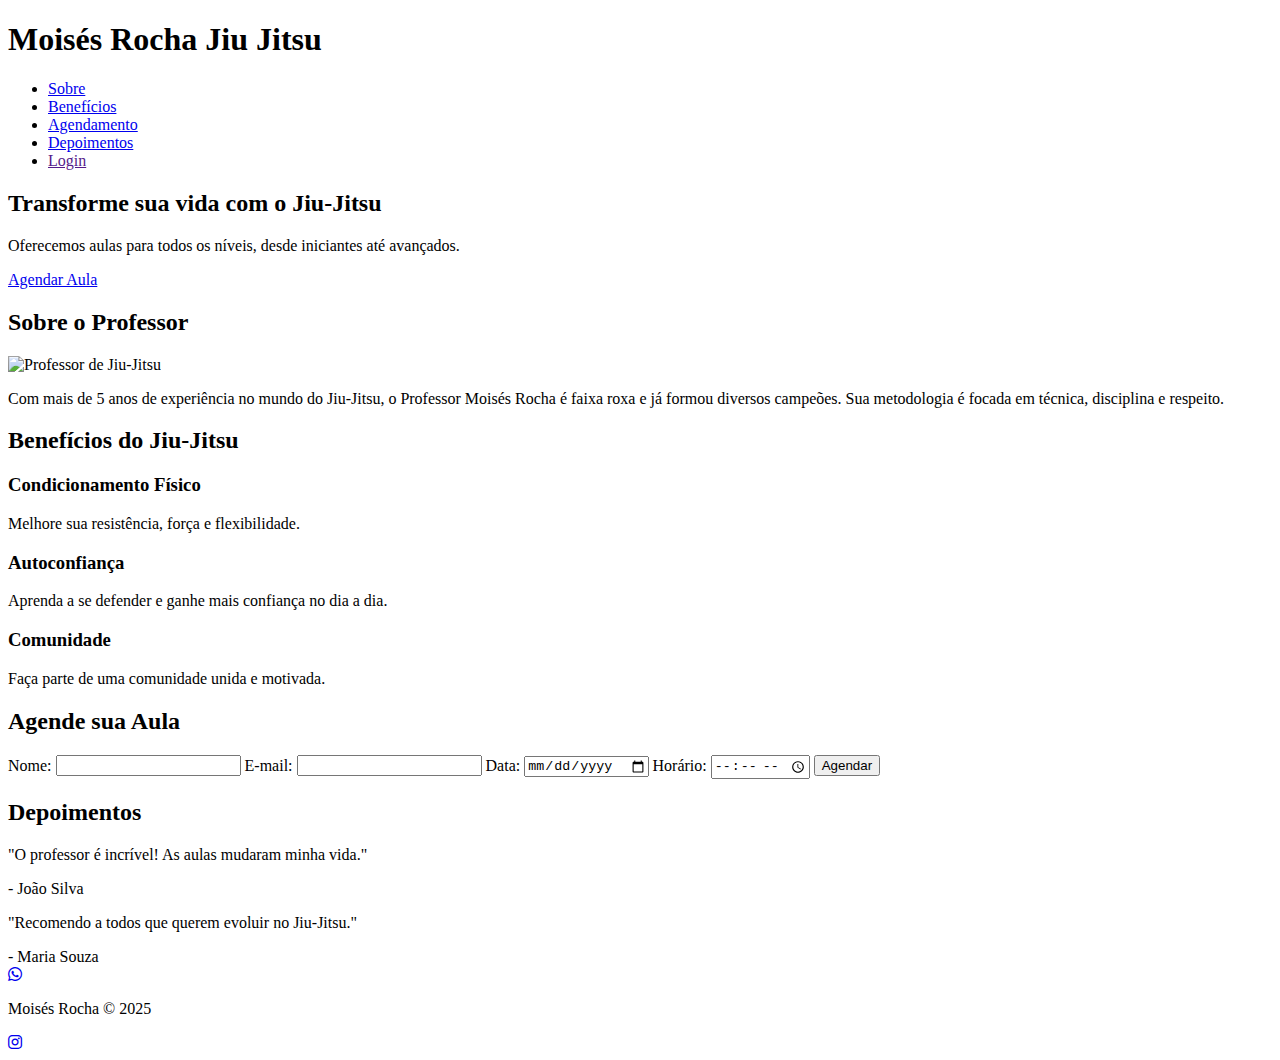
==== index.html @ 457d9768 "Update index.html" ====
<!DOCTYPE html>
<html lang="pt-BR">
<head>
<meta charset="UTF-8">
<meta name="viewport" content="width=device-width, initial-scale=1.0">
<title>Moisés Rocha- Agende sua Aula</title>
<link rel="stylesheet" href="sistema.css">
<link rel="stylesheet" href="https://cdnjs.cloudflare.com/ajax/libs/animate.css/4.1.1/animate.min.css">
  
<link rel="stylesheet" href="https://cdnjs.cloudflare.com/ajax/libs/font-awesome/6.7.2/css/all.min.css" integrity="sha512-Evv84Mr4kqVGRNSgIGL/F/aIDqQb7xQ2vcrdIwxfjThSH8CSR7PBEakCr51Ck+w+/U6swU2Im1vVX0SVk9ABhg==" crossorigin="anonymous" referrerpolicy="no-referrer" />
  
<link rel="stylesheet" href="https://cdnjs.cloudflare.com/ajax/libs/font-awesome/4.5.0/css/font-awesome.min.css">


</head>
<body>
    <!--
    <div class="container">
    <header class="cabecalho">
      <h1>Moisés Rocha Jiu Jitsu</h1>
      <nav>
        <ul>
          <li><a href="#sobre">Sobre</a></li>
          <li><a href="#beneficios">Benefícios</a></li>
          <li><a href="#agendamento">Agendamento</a></li>
          <li><a href="#depoimentos">Depoimentos</a></li>
          <li><a href="">Login</a></li>
          <li><a href="">Cadastre-se</a> </li>
        </ul>
        
          
       
      </nav>
    </header>
    -->
 <main class="imgfundo">
  
    <div class="container">
        <header class="cabecalho">
          <h1>Moisés Rocha Jiu Jitsu</h1>
          <div class="menu-toggle" id="mobile-menu">
            <span></span>
            <span></span>
            <span></span>
          </div>
          <nav>
            <ul id="nav-menu">
              <li><a href="#sobre">Sobre</a></li>
              <li><a href="#beneficios">Benefícios</a></li>
              <li><a href="#agendamento">Agendamento</a></li>
              <li><a href="#depoimentos">Depoimentos</a></li>
              <li><a href="">Login</a></li>
            </ul>
          </nav>
        </header>

    <section class="hero">
      <div class="">
        <h2 class="animate__animated animate__fadeInDown">Transforme sua vida com o Jiu-Jitsu</h2>
        <p class="animate__animated animate__fadeInUp">Oferecemos aulas para todos os níveis, desde iniciantes até avançados.</p>
        <a href="#agendamento" class="btn animate__animated animate__fadeInUp">Agendar Aula</a>
      </div>
    </section>
  </div>
</main>
  
 
  
  <section id="sobre" class="sobre">
    <div class="container">
 <h2 class="distancia">Sobre o Professor</h2>
      <div class="sobre-content">
        <img src="fotosjj/campeão .JPG" alt="Professor de Jiu-Jitsu" class="animate__animated animate__fadeInLeft">
        <p class="animate__animated animate__fadeInRight">Com mais de 5 anos de experiência no mundo do Jiu-Jitsu, o Professor Moisés Rocha é faixa roxa e já formou diversos campeões. Sua metodologia é focada em técnica, disciplina e respeito.</p>
      </div>
    </div>
  </section>
  </main>
  <section id="beneficios" class="beneficios">
    <div class="container">
      <h2>Benefícios do Jiu-Jitsu</h2>
      <div class="beneficios-grid">
        <div class="beneficio animate__animated animate__fadeIn">
          <h3>Condicionamento Físico</h3>
          <p>Melhore sua resistência, força e flexibilidade.</p>
        </div>
        <div class="beneficio animate__animated animate__fadeIn">
          <h3>Autoconfiança</h3>
          <p>Aprenda a se defender e ganhe mais confiança no dia a dia.</p>
        </div>
        <div class="beneficio animate__animated animate__fadeIn">
          <h3>Comunidade</h3>
          <p>Faça parte de uma comunidade unida e motivada.</p>
        </div>
      </div>
    </div>
  </section>

  <section id="agendamento" class="agendamento" >
    <div class="container">
      <h2>Agende sua Aula</h2>
     
    
      <form id="form-agendamento">

        <label  for="nome">Nome:</label>
        <input  type="text" id="nome" name="nome" required> 
 
        <label class="mover" for="email">E-mail:</label>
        <input  type="email" id="email" name="email" required>
          
        <label  for="data">Data:</label>
        <input  type="date" id="data" name="data" required>
        
        <label  for="horario">Horário:</label>
        <input  type="time" id="horario" name="horario" required>
        
         <button  type="submit" class="btn">Agendar</button>    
      </form>
    </div>
      <p id="mensagem"></p>
    
  </section>

  <section id="depoimentos" class="depoimentos">
    <div class="container">
      <h2>Depoimentos</h2>
      <div class="depoimentos-grid">
        <div class="depoimento animate__animated animate__fadeIn">
          <p>"O professor é incrível! As aulas mudaram minha vida."</p>
          <span>- João Silva</span>
        </div>
        <div class="depoimento animate__animated animate__fadeIn">
          <p>"Recomendo a todos que querem evoluir no Jiu-Jitsu."</p>
          <span>- Maria Souza</span>
        </div>
      </div>
    </div>
  </section>
  
   <a class="whatsapp-link" href="https://w.app/moisesrocha" target="_blank"><i class="fa-brands fa-whatsapp">         </i></a>
         


  <footer>
    <div>
      <p>  Moisés Rocha &copy; 2025</p>
      <div class="redes-sociais">
      
        
          
          <a href="https://www.instagram.com/jezreelmoises/" target="_blank">
  <i class="fa-brands fa-instagram"></i>
          </a>
          
        
      </div>
    </div>
  </footer>
 
  <script>
    // Script para alternar o menu móvel
    const mobileMenu = document.getElementById('mobile-menu');
    const navMenu = document.getElementById('nav-menu');

    mobileMenu.addEventListener('click', () => {
      navMenu.classList.toggle('active');
    });

    // Alternar o menu ao clicar no ícone do menu hamburguer
  mobileMenu.addEventListener('click', () => {
    navMenu.classList.toggle('active');
  });

  // Fechar o menu ao clicar em qualquer link do menu
  const navLinks = document.querySelectorAll('#nav-menu a');
  navLinks.forEach(link => {
    link.addEventListener('click', closeMenu);
  });
  </script>

  <script src="script.js">
</script>

</body>
</html>
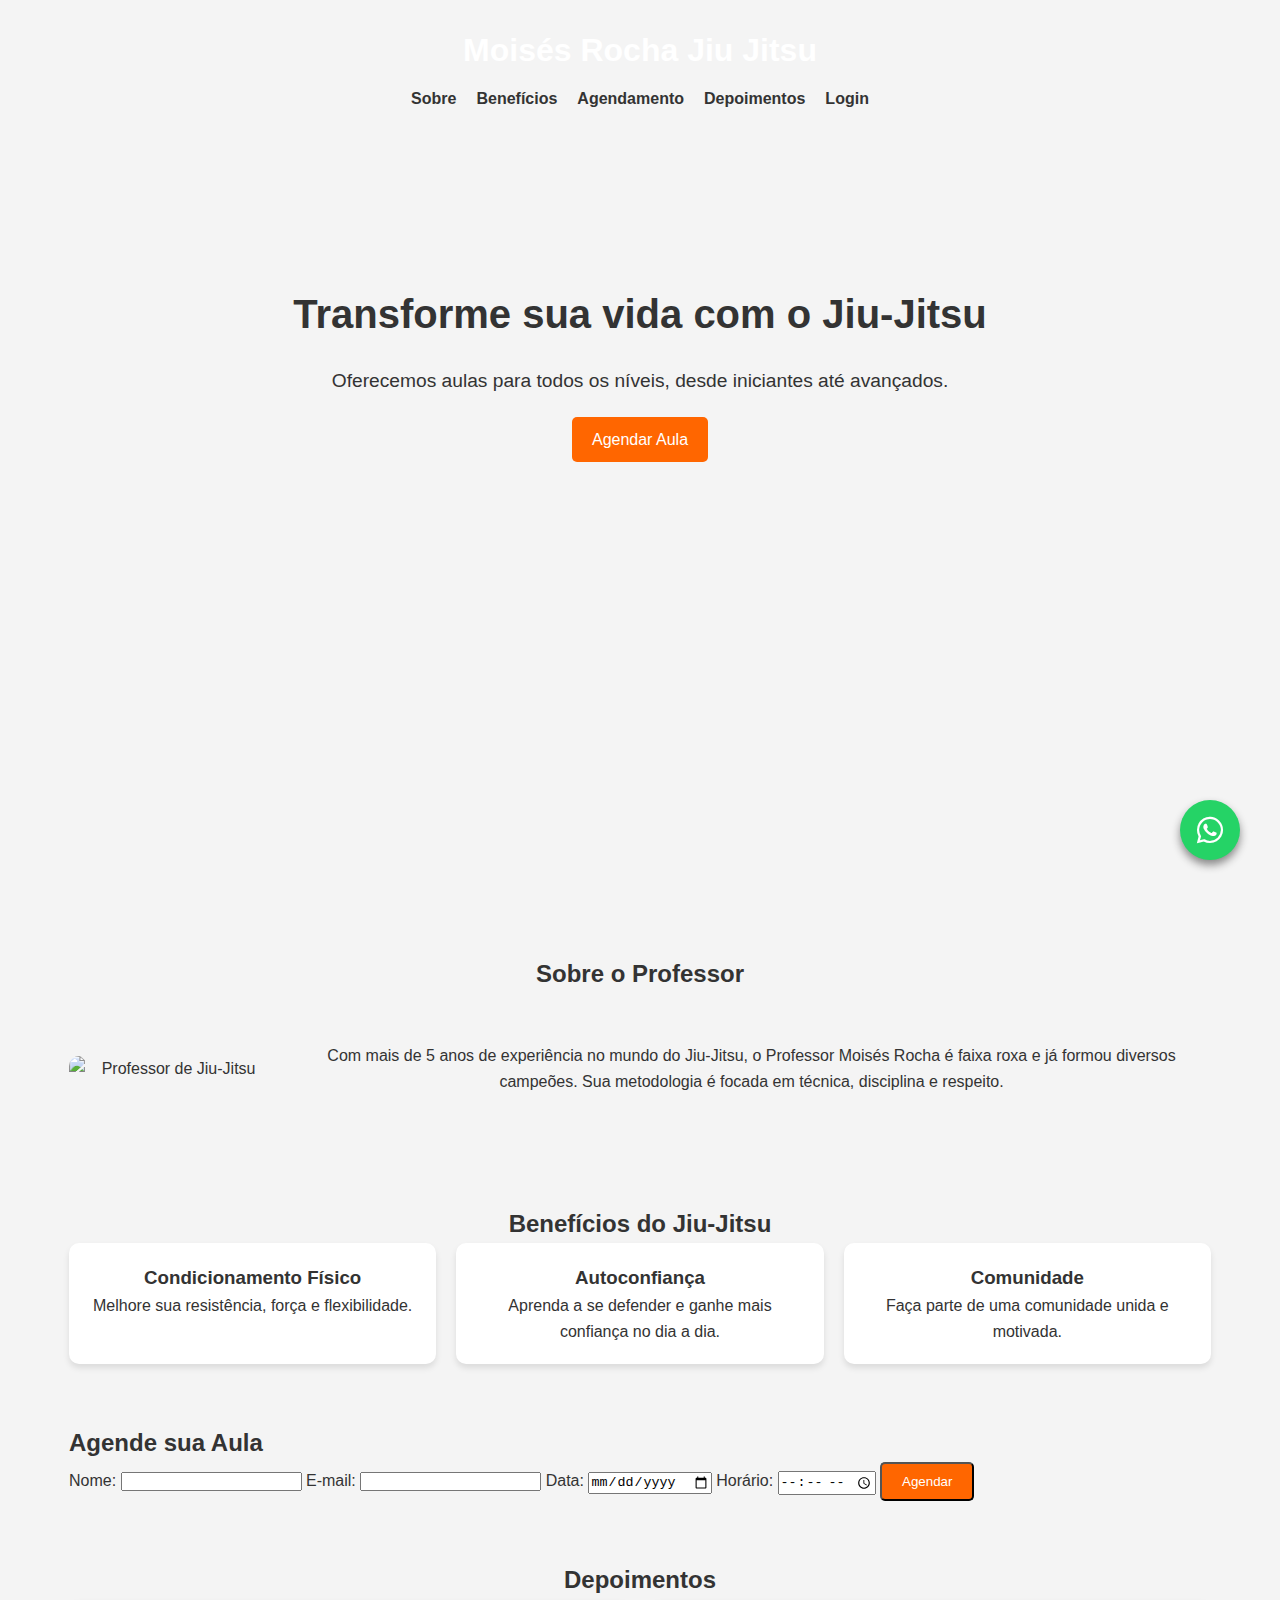
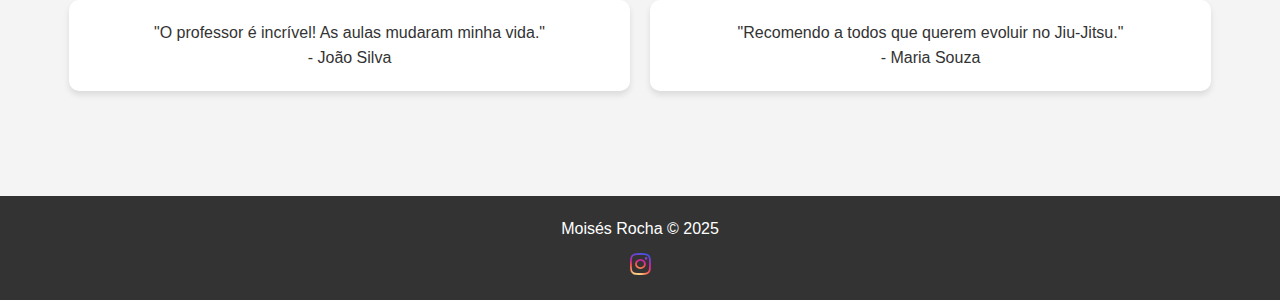
==== commit 67334645: "Update index.html" ====
--- a/index.html
+++ b/index.html
@@ -4,7 +4,7 @@
 <meta charset="UTF-8">
 <meta name="viewport" content="width=device-width, initial-scale=1.0">
 <title>Moisés Rocha- Agende sua Aula</title>
-<link rel="stylesheet" href="sistema.css">
+<link rel="stylesheet" href="index.css">
 <link rel="stylesheet" href="https://cdnjs.cloudflare.com/ajax/libs/animate.css/4.1.1/animate.min.css">
   
 <link rel="stylesheet" href="https://cdnjs.cloudflare.com/ajax/libs/font-awesome/6.7.2/css/all.min.css" integrity="sha512-Evv84Mr4kqVGRNSgIGL/F/aIDqQb7xQ2vcrdIwxfjThSH8CSR7PBEakCr51Ck+w+/U6swU2Im1vVX0SVk9ABhg==" crossorigin="anonymous" referrerpolicy="no-referrer" />
--- a/index.css
+++ b/index.css
@@ -0,0 +1,377 @@
+/* Reset básico */
+* {
+    margin: 0;
+    padding: 0;
+    box-sizing: border-box;
+}
+
+body {
+    font-family: 'DIN Next', sans-serif;
+    line-height: 1.6;
+    background-color: #f4f4f4;
+    color: #333;
+}
+
+
+
+/* Estilo para o fundo com transição de imagens */
+ @keyframes changeBackground {
+   0% {
+        background-image: url('fotosjj/_D3S8693.jpg');
+    }
+    33.33% {
+        background-image: url('fotosjj/_D3S8702.jpg'); /* Substitua pelo URL da segunda imagem */
+    } 
+    66.66% {
+        background-image: url('fotosjj/IMG_3594.jpg'); /* Substitua pelo URL da terceira imagem */
+    }
+    100% {
+        background-image: url('fotosjj/_D3S8693.jpg');
+    }
+}
+
+.imgfundo {
+    position: relative;
+    height: 100vh; /* Ajuste a altura conforme necessário */
+    background: url('fotosjj/_D3S8693.jpg') no-repeat center center/cover;
+    animation: changeBackground 15s infinite; /* Duração da animação e repetição */
+    transition: background-image 2s ease-in-out; /* Adiciona transição suave */ 
+    
+}
+
+
+
+
+/* Restante do CSS (sem alterações) */
+.container {
+    color: #333;
+    width: 90%;
+    max-width: 1200px;
+    margin: 0 auto;
+    padding: 5px;
+}
+
+header {
+    color: #fff;
+    padding: 20px 0;
+    text-align: center;
+}
+
+header h1 {
+    margin-bottom: 10px;
+}
+/*
+nav ul {
+    list-style: none;
+    display: flex;
+    justify-content: center;
+    gap: 20px;
+}
+
+nav ul li a {
+    color: #333;
+    text-decoration: none;
+    font-weight: bold;
+}
+*/
+
+.menu-toggle {
+    display: none;
+    flex-direction: column;
+    cursor: pointer;
+  }
+
+  .menu-toggle span {
+    height: 3px;
+    width: 25px;
+    background-color: #333;
+    margin: 4px 0;
+    transition: 0.4s;
+  }
+
+  nav ul {
+    display: flex;
+    justify-content: center;
+    gap: 20px;
+    list-style: none;
+  }
+
+  nav ul li a {
+    color: #333;
+    text-decoration: none;
+    font-weight: bold;
+  }
+
+ /* @media (max-width: 768px) {
+    .menu-toggle {
+      display: flex;
+    }
+
+    nav ul {
+      display: none;
+      flex-direction: column;
+      background-color: #fff;
+      position: absolute;
+      top: 60px;
+      left: 0;
+      width: 100%;
+      text-align: center;
+      box-shadow: 0 4px 6px rgba(0, 0, 0, 0.1);
+    }
+
+    nav ul.active {
+      display: flex;
+    }
+
+    nav ul li {
+      margin: 10px 0;
+    }
+  }*/
+.hero {
+    color: #fff;
+    padding: 150px 0;
+    text-align: center;
+}
+
+.hero h2 {
+    font-size: 2.5rem;
+    margin-bottom: 20px;
+    color: #333;
+}
+
+.hero p {
+    font-size: 1.2rem;
+    margin-bottom: 20px;
+    color: #333;
+}
+
+.btn {
+    display: inline-block;
+    padding: 10px 20px;
+    background: #ff6600;
+    color: #fff;
+    text-decoration: none;
+    border-radius: 5px;
+    transition: background 0.3s ease;
+}
+
+.btn:hover {
+    background: #cc5200;
+}
+
+/* Restante do CSS... */
+.distancia {
+    padding-bottom: 50px;
+}
+
+.sobre {
+    padding: 50px 0;
+    text-align: center;
+}
+
+.sobre-content {
+    display: flex;
+    align-items: center;
+    gap: 20px;
+}
+
+.sobre img {
+    width: 300px;
+    border-radius: 10px;
+}
+
+.beneficios {
+    padding: 50px 0;
+    text-align: center;
+}
+
+.beneficios-grid {
+    display: grid;
+    grid-template-columns: repeat(auto-fit, minmax(250px, 1fr));
+    gap: 20px;
+}
+
+.beneficio {
+    background: #fff;
+    padding: 20px;
+    border-radius: 10px;
+    box-shadow: 0 4px 6px rgba(0, 0, 0, 0.1);
+}
+
+.depoimentos {
+    padding: 50px 0;
+    text-align: center;
+}
+
+.depoimentos-grid {
+    display: grid;
+    grid-template-columns: repeat(auto-fit, minmax(250px, 1fr));
+    gap: 20px;
+}
+
+.depoimento {
+    background: #fff;
+    padding: 20px;
+    border-radius: 10px;
+    box-shadow: 0 4px 6px rgba(0, 0, 0, 0.1);
+}
+
+footer {
+    background: #333;
+    color: #fff;
+    text-align: center;
+    padding: 20px 0;
+    margin-top: 50px;
+}
+
+.redes-sociais {
+    margin-top: 10px;
+}
+
+.redes-sociais a {
+    color: #fff;
+    text-decoration: none;
+    margin: 0 10px;
+}
+
+.fa-instagram {
+    font-size: 24px;
+    background: radial-gradient(circle at 30% 107%, #fdf497 0%, #fdf497 5%, #fd5949 45%, #d6249f 60%, #285AEB 90%);
+    -webkit-background-clip: text;
+    -webkit-text-fill-color: transparent;
+}
+
+.whatsapp-link {
+    position: fixed;
+    width: 60px;
+    height: 60px;
+    bottom: 40px;
+    right: 40px;
+    background-color: #25d366;
+    color: #fff;
+    border-radius: 50px;
+    text-align: center;
+    font-size: 30px;
+    box-shadow: 0px 5px 8px #888;
+    z-index: 1000;
+}
+
+.fa-whatsapp {
+    padding-top: 15px;
+}
+
+/* Responsividade */
+@media (max-width: 768px) {
+  
+
+    .sobre-content {
+        flex-direction: column;
+    }
+
+    .hero h2 {
+        font-size: 2rem;
+    }
+
+    .hero p {
+        font-size: 1rem;
+    }
+
+    .fa-instagram {
+        font-size: 24px;
+        background: radial-gradient(circle at 30% 107%, #fdf497 0%, #fdf497 5%, #fd5949 45%, #d6249f 60%, #285AEB 90%);
+        
+        -webkit-text-fill-color: transparent;
+    }
+
+    .container {
+        color: #333;
+        width: 90%;
+        max-width: 1200px;
+        margin: 0 auto;
+        padding: 5px;
+    }
+
+    header {
+        color: #fff;
+        padding: 20px 0;
+        text-align: center;
+    }
+
+    header h1 {
+        margin-bottom: 10px;
+    }
+
+   /* nav ul {
+        list-style: none;
+        display: flex;
+        justify-content: center;
+        gap: 20px;
+    }
+
+    nav ul li a {
+        color: #333;
+        text-decoration: none;
+        font-weight: bold;
+    }*/
+
+    .menu-toggle {
+        display: flex;
+      }
+  
+      nav ul {
+        display: none;
+        flex-direction: column;
+        background-color: #fff;
+        position: absolute;
+        top: 60px;
+        left: 0;
+        width: 100%;
+        text-align: center;
+        box-shadow: 0 4px 6px rgba(0, 0, 0, 0.1);
+      }
+  
+      nav ul.active {
+        display: flex;
+      }
+  
+      nav ul li {
+        margin: 10px 0;
+      }
+    .hero {
+        color: #fff;
+        padding: 150px 0;
+        text-align: center;
+    }
+
+    .hero h2 {
+        font-size: 2.5rem;
+        margin-bottom: 20px;
+        color: #333;
+    }
+
+    .hero p {
+        font-size: 1.2rem;
+        margin-bottom: 20px;
+        color: #333;
+    }
+
+    .btn {
+        display: inline-block;
+        padding: 10px 20px;
+        background: #ff6600;
+        color: #fff;
+        text-decoration: none;
+        border-radius: 5px;
+        transition: background 0.3s ease;
+    }
+
+    .btn:hover {
+        background: #cc5200;
+    }
+
+    .distancia {
+        padding-bottom: 50px;
+    }
+}
+
+    
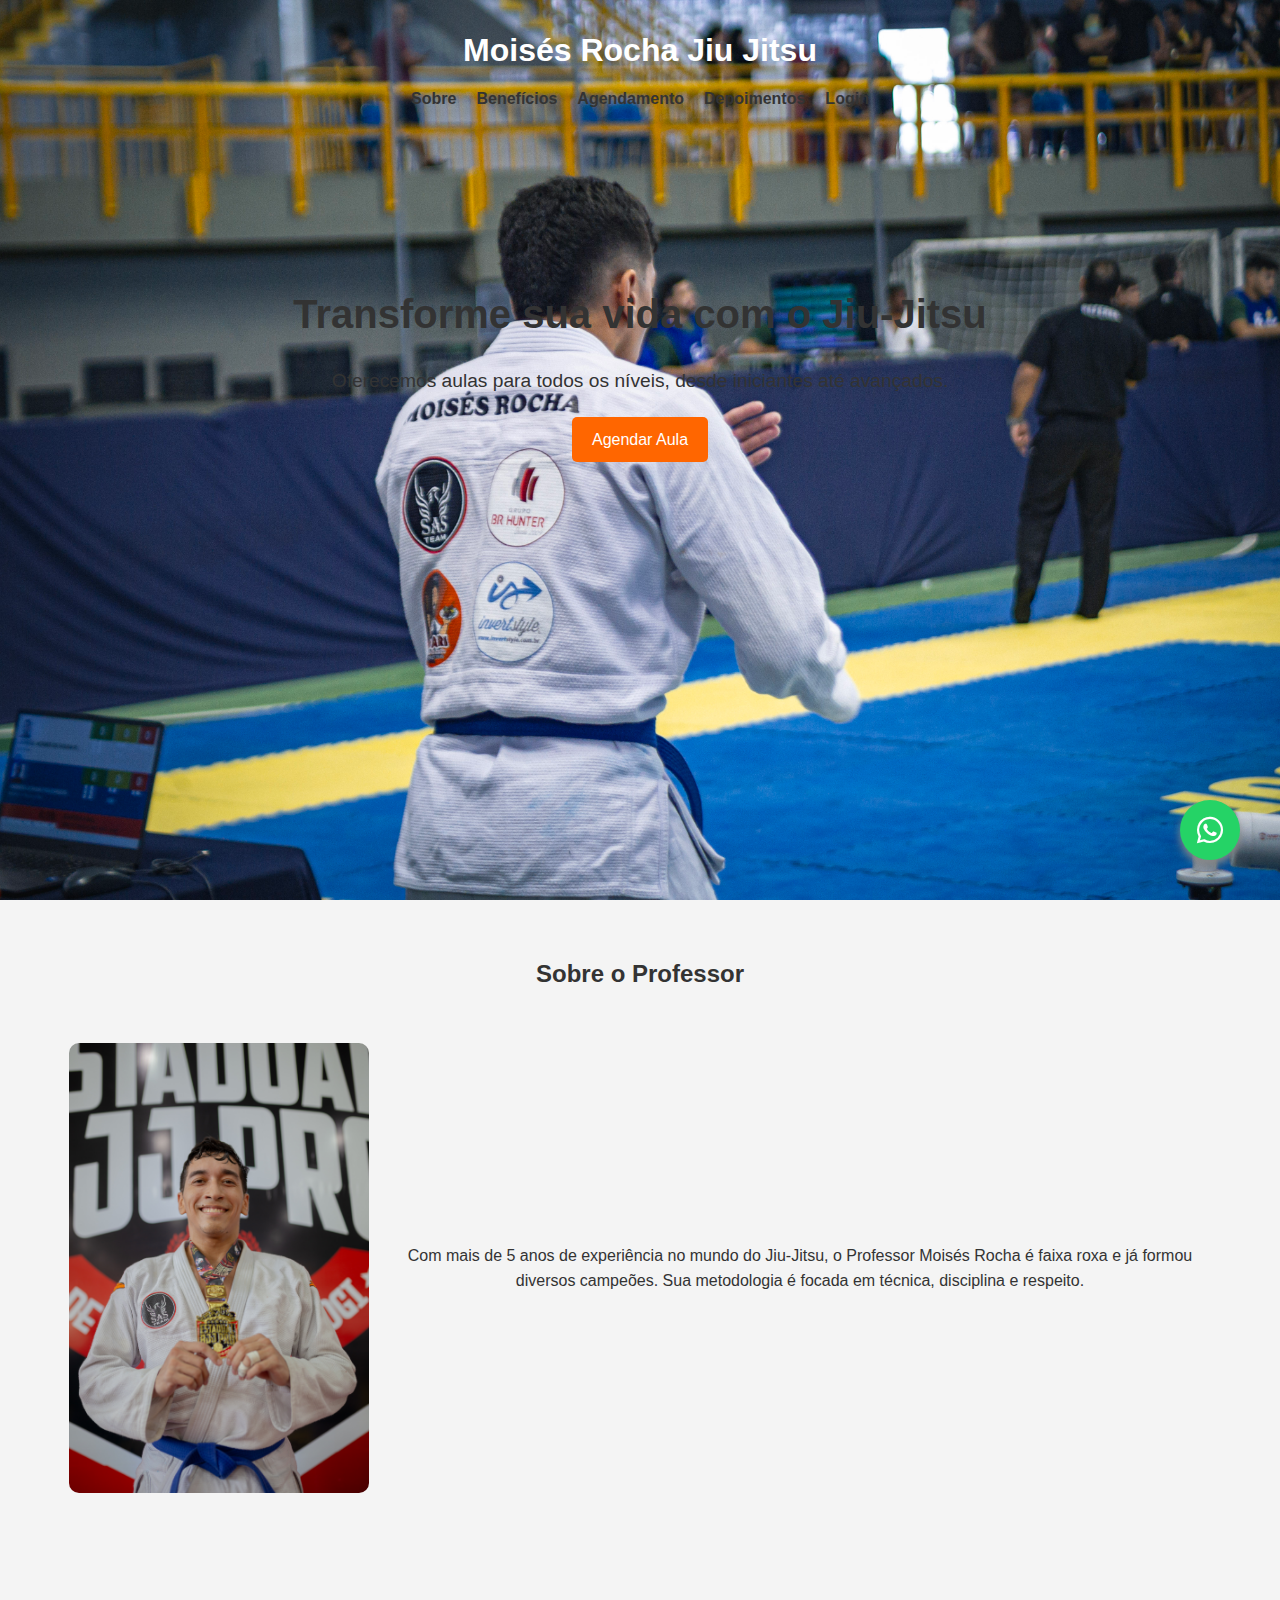
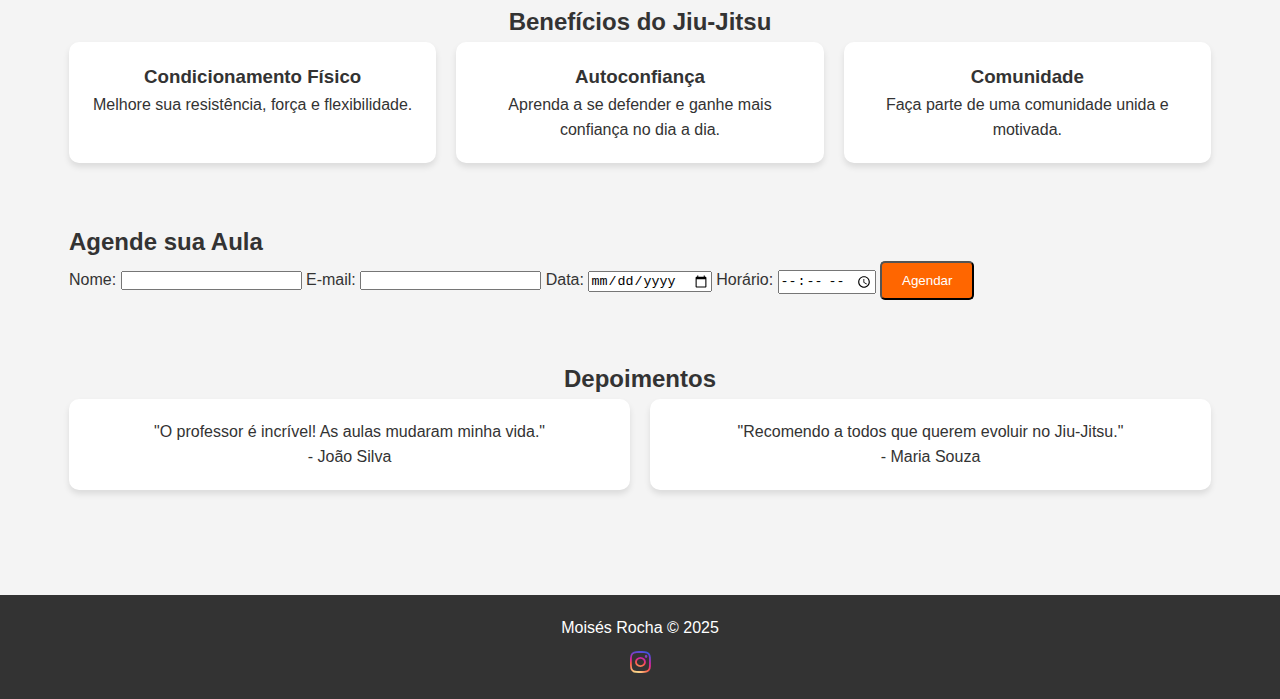
==== commit bdb30807: "erro" ====
--- a/index.html
+++ b/index.html
@@ -162,25 +162,23 @@
     // Script para alternar o menu móvel
     const mobileMenu = document.getElementById('mobile-menu');
     const navMenu = document.getElementById('nav-menu');
-
+  
+    // Função para fechar o menu
+    function closeMenu() {
+      navMenu.classList.remove('active');
+    }
+  
+    // Alternar o menu ao clicar no ícone do menu hambúrguer
     mobileMenu.addEventListener('click', () => {
       navMenu.classList.toggle('active');
     });
-
-    // Alternar o menu ao clicar no ícone do menu hamburguer
-  mobileMenu.addEventListener('click', () => {
-    navMenu.classList.toggle('active');
-  });
-
-  // Fechar o menu ao clicar em qualquer link do menu
-  const navLinks = document.querySelectorAll('#nav-menu a');
-  navLinks.forEach(link => {
-    link.addEventListener('click', closeMenu);
-  });
+  
+    // Fechar o menu ao clicar em qualquer link do menu
+    const navLinks = document.querySelectorAll('#nav-menu a');
+    navLinks.forEach(link => {
+      link.addEventListener('click', closeMenu);
+    });
   </script>
-
-  <script src="script.js">
-</script>
 
 </body>
 </html>
--- a/index.css
+++ b/index.css
@@ -23,7 +23,7 @@
         background-image: url('fotosjj/_D3S8702.jpg'); /* Substitua pelo URL da segunda imagem */
     } 
     66.66% {
-        background-image: url('fotosjj/IMG_3594.jpg'); /* Substitua pelo URL da terceira imagem */
+        background-image: url('fotosjj/IMG_3594.JPG'); /* Substitua pelo URL da terceira imagem */
     }
     100% {
         background-image: url('fotosjj/_D3S8693.jpg');
@@ -38,7 +38,6 @@
     transition: background-image 2s ease-in-out; /* Adiciona transição suave */ 
     
 }
-
 
 
 
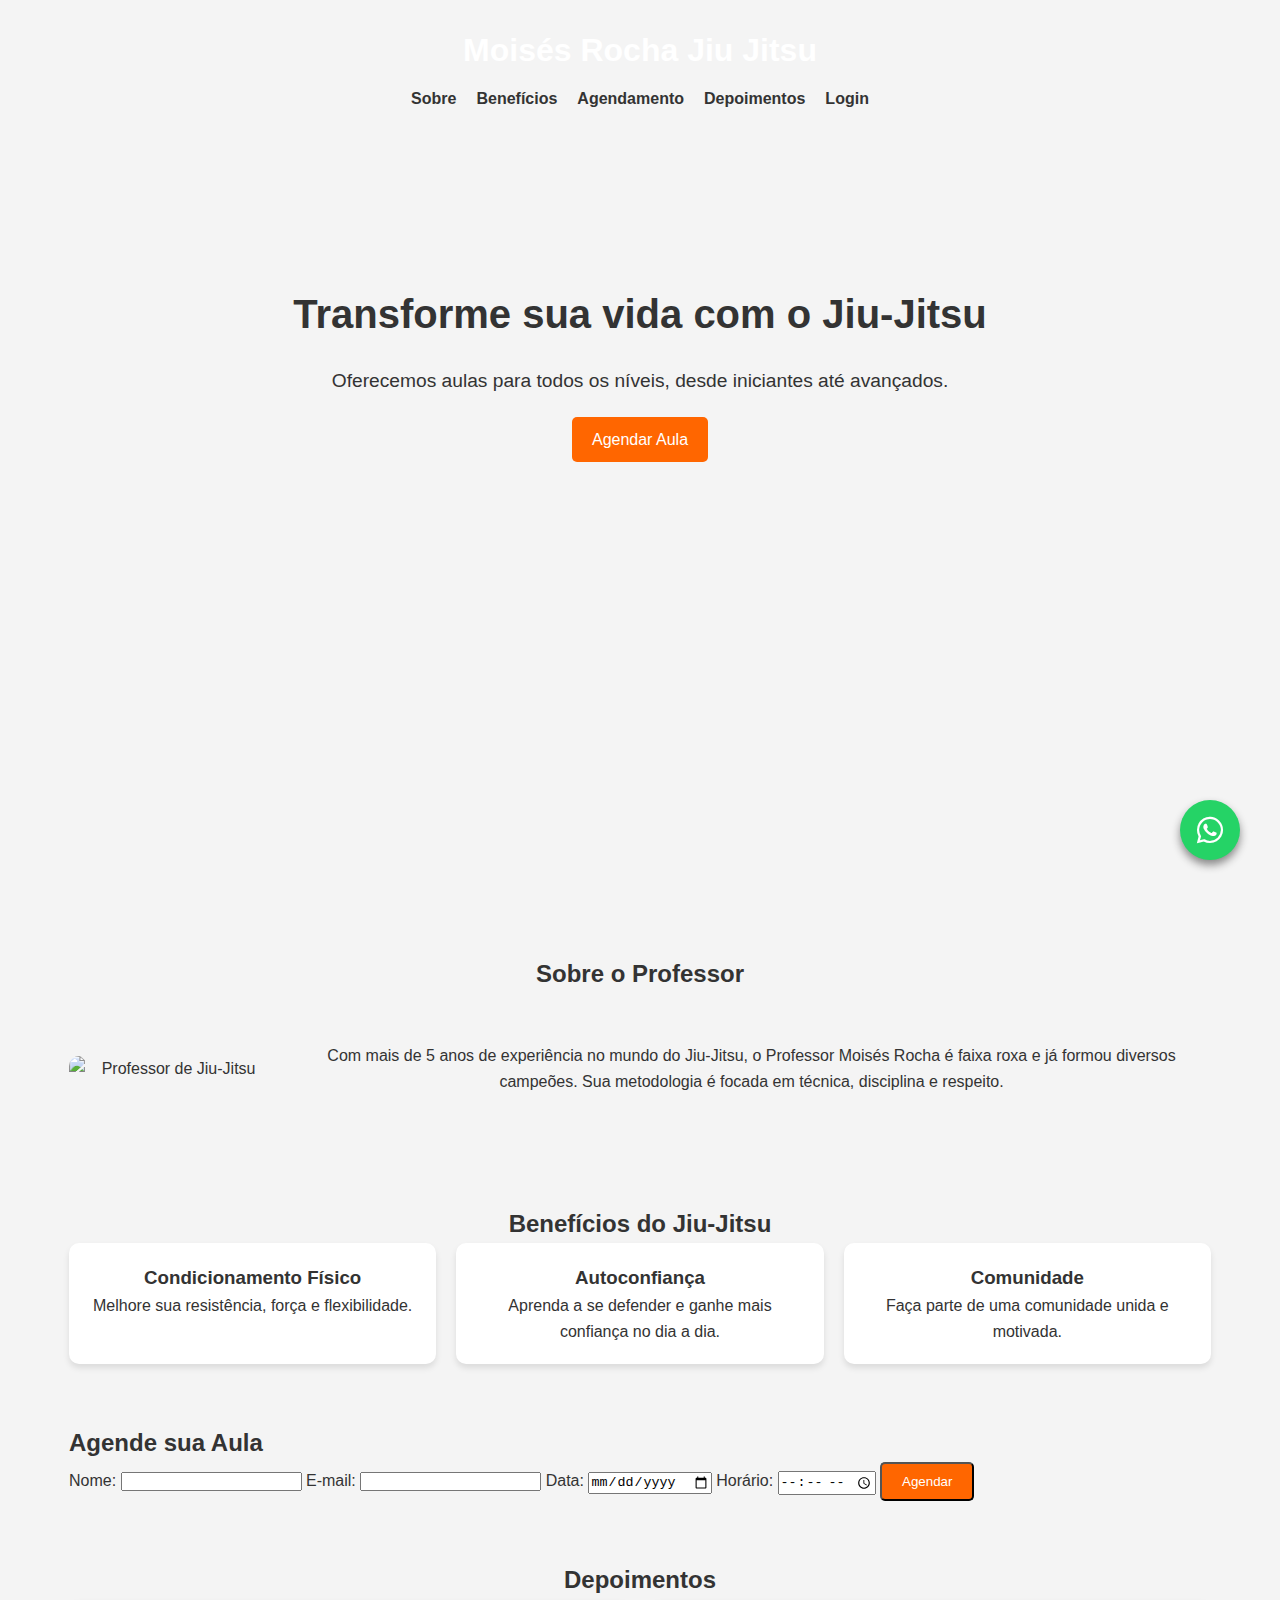
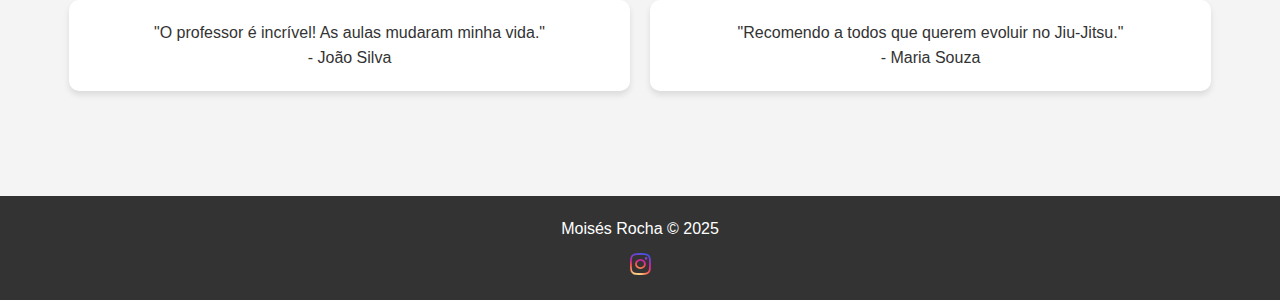
==== commit 74fcdcde: "substituicao" ====
--- a/index.html
+++ b/index.html
@@ -70,7 +70,7 @@
     <div class="container">
  <h2 class="distancia">Sobre o Professor</h2>
       <div class="sobre-content">
-        <img src="fotosjj/campeão .JPG" alt="Professor de Jiu-Jitsu" class="animate__animated animate__fadeInLeft">
+        <img src="fotosjj/campeão-.png" alt="Professor de Jiu-Jitsu" class="animate__animated animate__fadeInLeft">
         <p class="animate__animated animate__fadeInRight">Com mais de 5 anos de experiência no mundo do Jiu-Jitsu, o Professor Moisés Rocha é faixa roxa e já formou diversos campeões. Sua metodologia é focada em técnica, disciplina e respeito.</p>
       </div>
     </div>
--- a/index.css
+++ b/index.css
@@ -17,23 +17,23 @@
 /* Estilo para o fundo com transição de imagens */
  @keyframes changeBackground {
    0% {
-        background-image: url('fotosjj/_D3S8693.jpg');
+        background-image: url('fotosjj/D3S8693.png');
     }
     33.33% {
-        background-image: url('fotosjj/_D3S8702.jpg'); /* Substitua pelo URL da segunda imagem */
+        background-image: url('fotosjj/IMG_3594.png'); /* Substitua pelo URL da segunda imagem */
     } 
     66.66% {
-        background-image: url('fotosjj/IMG_3594.JPG'); /* Substitua pelo URL da terceira imagem */
+        background-image: url('fotosjj/D3S8702.png'); /* Substitua pelo URL da terceira imagem */
     }
     100% {
-        background-image: url('fotosjj/_D3S8693.jpg');
+        background-image: url('fotosjj/D3S8693.png');
     }
 }
 
 .imgfundo {
     position: relative;
     height: 100vh; /* Ajuste a altura conforme necessário */
-    background: url('fotosjj/_D3S8693.jpg') no-repeat center center/cover;
+    background: url('fotosjj/D3S8693.png') no-repeat center center/cover;
     animation: changeBackground 15s infinite; /* Duração da animação e repetição */
     transition: background-image 2s ease-in-out; /* Adiciona transição suave */ 
     
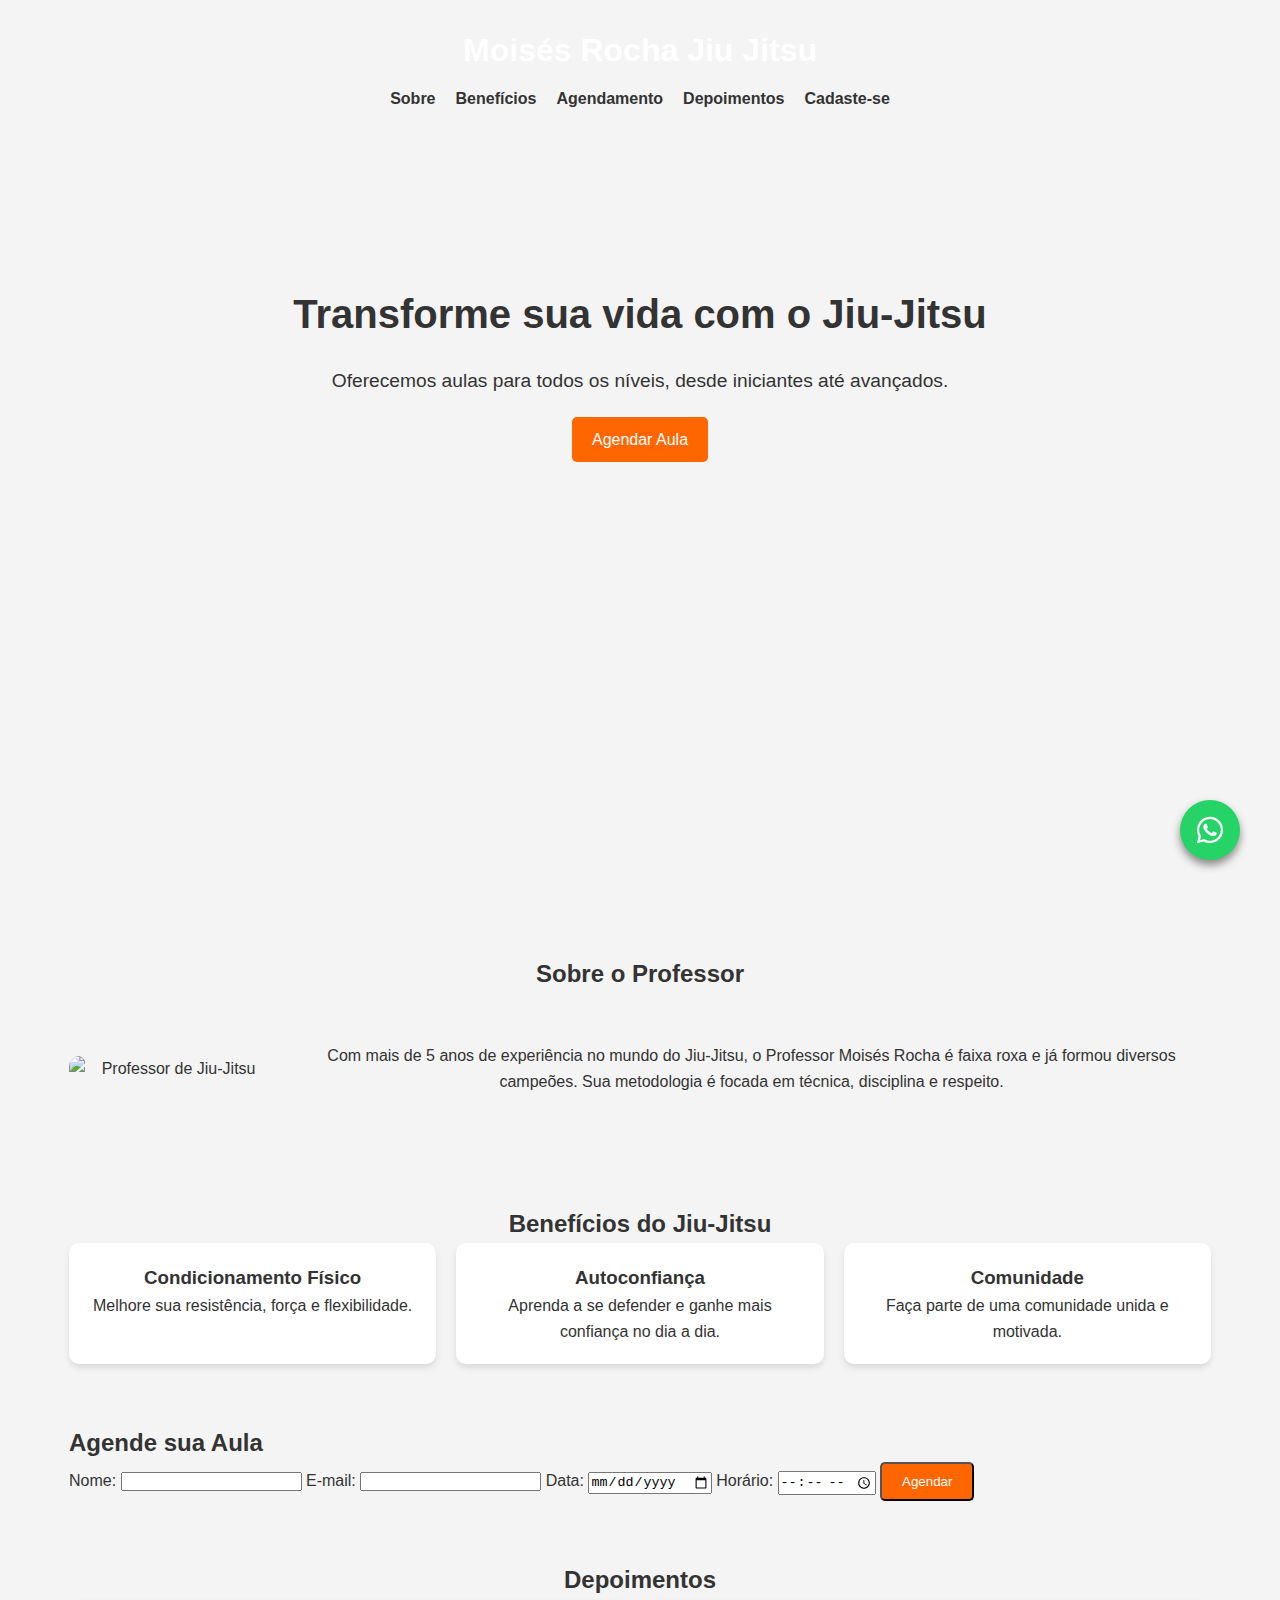
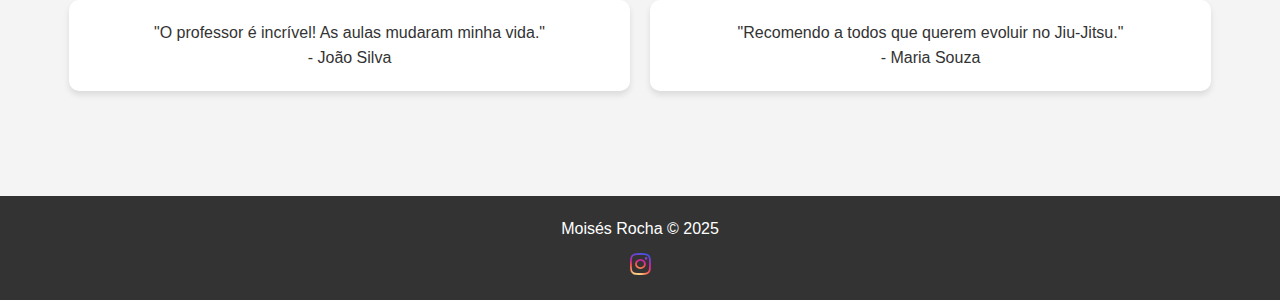
==== commit 3c8b149d: "sim" ====
--- a/index.html
+++ b/index.html
@@ -49,7 +49,7 @@
               <li><a href="#beneficios">Benefícios</a></li>
               <li><a href="#agendamento">Agendamento</a></li>
               <li><a href="#depoimentos">Depoimentos</a></li>
-              <li><a href="">Login</a></li>
+              <li><a href="cadastro.html">Cadaste-se</a></li>
             </ul>
           </nav>
         </header>
--- a/index.css
+++ b/index.css
@@ -35,7 +35,7 @@
     height: 100vh; /* Ajuste a altura conforme necessário */
     background: url('fotosjj/D3S8693.png') no-repeat center center/cover;
     animation: changeBackground 15s infinite; /* Duração da animação e repetição */
-    transition: background-image 2s ease-in-out; /* Adiciona transição suave */ 
+    transition: background-image 1s ease-in-out; /* Adiciona transição suave */ 
     
 }
 
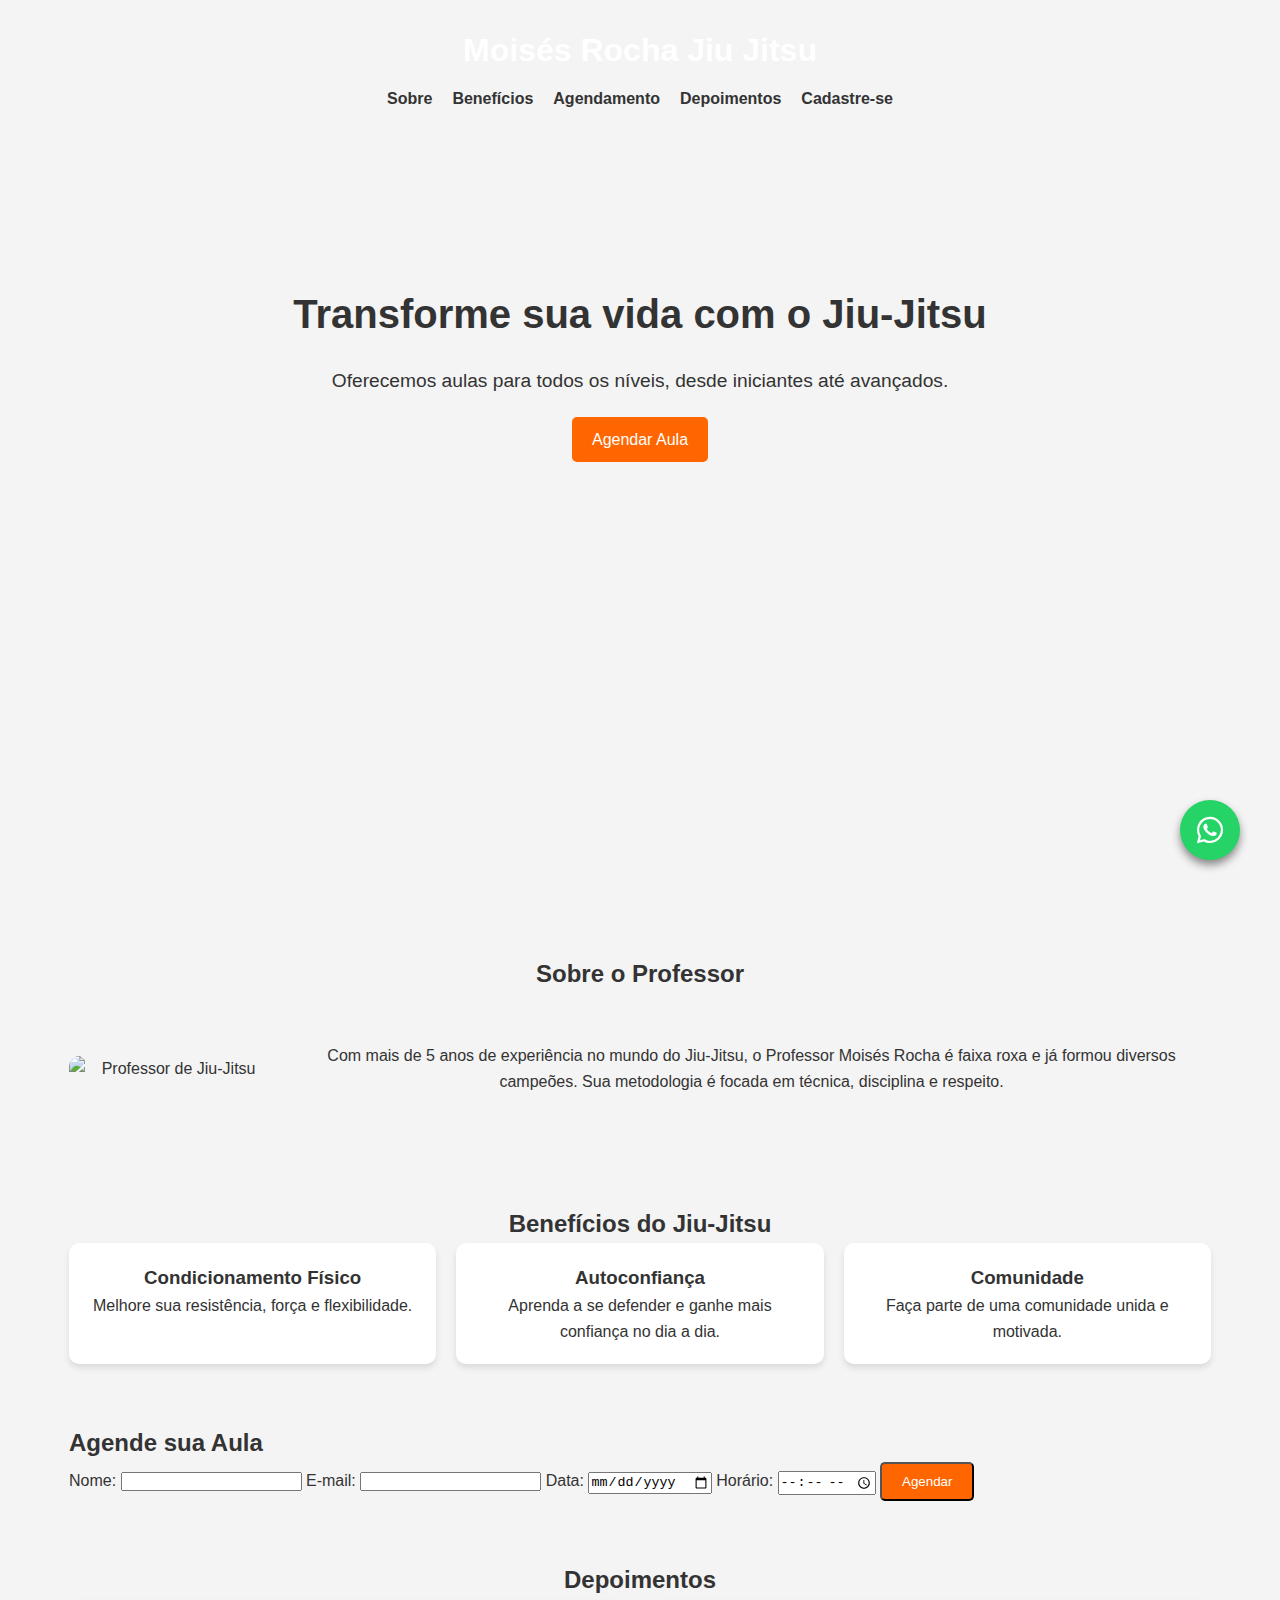
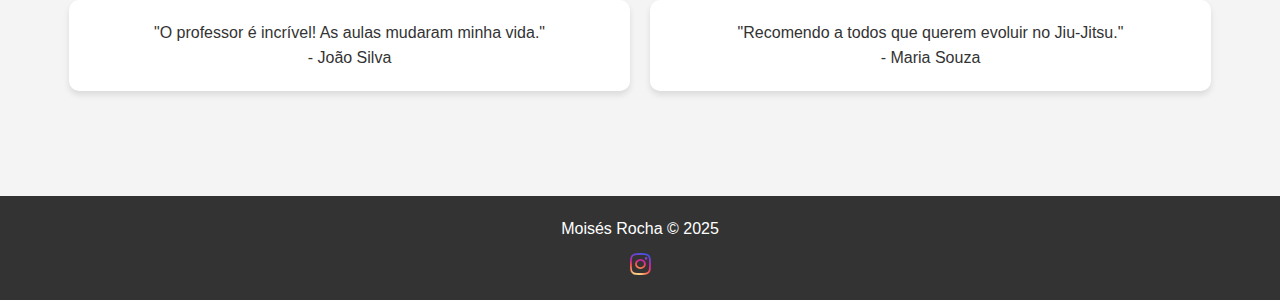
==== commit d0e75952: "yes" ====
--- a/index.html
+++ b/index.html
@@ -49,7 +49,7 @@
               <li><a href="#beneficios">Benefícios</a></li>
               <li><a href="#agendamento">Agendamento</a></li>
               <li><a href="#depoimentos">Depoimentos</a></li>
-              <li><a href="cadastro.html">Cadaste-se</a></li>
+              <li><a href="cadastro.html">Cadastre-se</a></li>
             </ul>
           </nav>
         </header>
